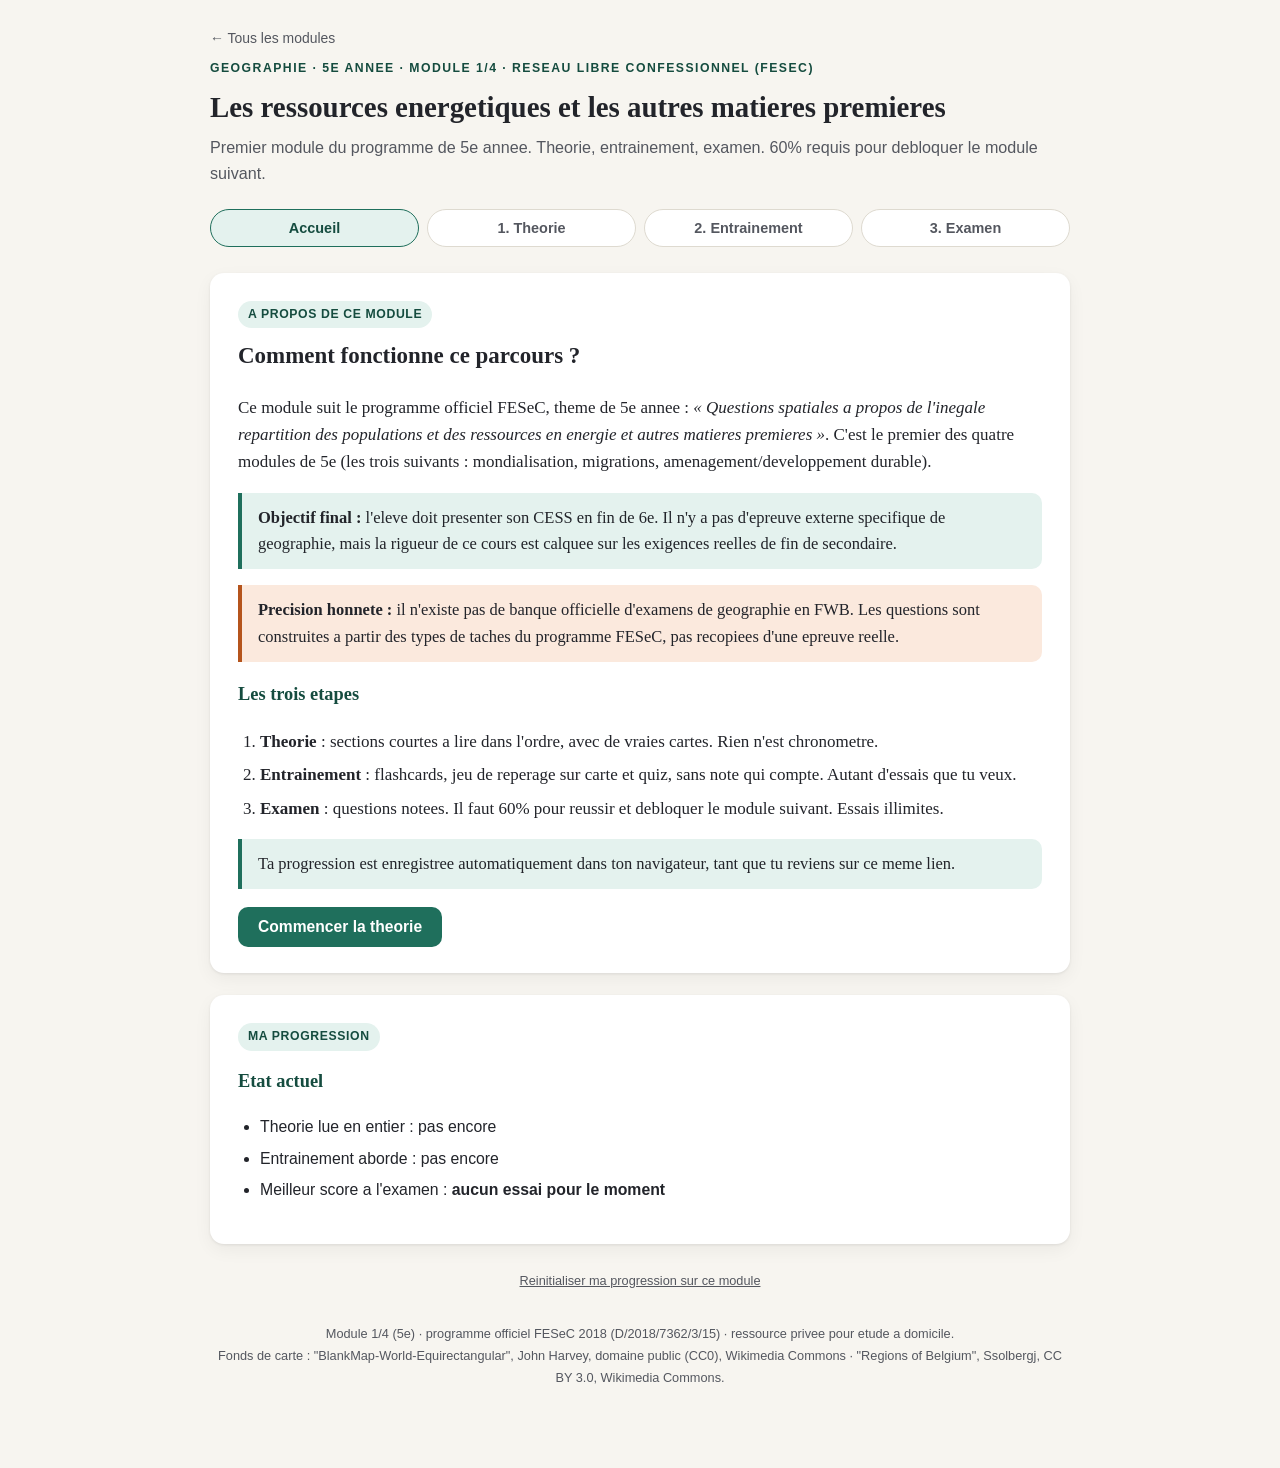
==== module-1.html @ a8cabd12 "Refactore en moteur partage et ajoute le module 2 (mondialisation) Extrait le moteur commun a tous l" ====
<!DOCTYPE html>
<html lang="fr">
<head>
<meta charset="UTF-8">
<meta name="viewport" content="width=device-width, initial-scale=1.0">
<title>Geographie 5e - Module 1 : Ressources energetiques</title>
<link rel="stylesheet" href="shared/engine.css">
</head>
<body>
<div id="app-root"></div>
<script>window.GEO_ASSET_BASE = 'assets/maps/';</script>
<script src="shared/engine.js"></script>
<script>
const theorySlides = [
{
  title: "1. Objectifs de ce module",
  html: `
    <p>Le programme officiel fixe l'objectif suivant pour la 5e annee : faire prendre conscience que l'acces aux ressources en energie et aux autres matieres premieres genere des flux considerables, et que les actions humaines pour en faciliter l'acces ont des effets sur l'environnement naturel et humain.</p>
    <p>Ce premier module se concentre sur la premiere brique de ce raisonnement : <strong>comprendre pourquoi ces ressources ne sont pas reparties de la meme facon partout sur Terre</strong>, et ce que cela change pour les pays concernes.</p>
    <div class="callout">
      <strong>A la fin de ce module, tu seras capable de :</strong>
      <ul class="clean">
        <li>definir et utiliser correctement : sous-sol, mine, energie renouvelable/non renouvelable, energie primaire/secondaire ;</li>
        <li>decrire une repartition spatiale de ressources a partir d'une vraie carte ou d'un tableau de donnees ;</li>
        <li>expliquer une situation en termes d'atouts et de contraintes spatiales ;</li>
        <li>situer sur une carte les grandes regions productrices dans le monde.</li>
      </ul>
    </div>
    <p><strong>Rappel utile :</strong> les concepts d'« atouts et contraintes » et de « continuites et discontinuites spatiales » ont deja ete vus en 3e et 4e annees, a propos des risques naturels puis de l'eau et de la nourriture. Ce module applique exactement le meme raisonnement, mais a l'energie et aux matieres premieres.</p>
  `
},
{
  title: "2. Les ressources energetiques : de quoi parle-t-on ?",
  html: `
    <p>Pour parler correctement de ce sujet, il faut maitriser quatre notions de base.</p>
    <table class="data">
      <tr><th>Notion</th><th>Definition</th><th>Exemple</th></tr>
      <tr><td><strong>Sous-sol</strong></td><td>Ce qui se trouve sous la surface du sol : roches, minerais, hydrocarbures.</td><td>Le petrole se trouve dans le sous-sol, parfois sous plusieurs kilometres de roche.</td></tr>
      <tr><td><strong>Mine</strong></td><td>Lieu d'extraction d'une ressource solide du sous-sol.</td><td>Les mines de cuivre du Chili, les mines de cobalt de RD Congo.</td></tr>
      <tr><td><strong>Energie renouvelable</strong></td><td>Source d'energie qui se reconstitue naturellement a l'echelle d'une vie humaine.</td><td>Soleil, vent, eau (hydroelectricite), bois (si la foret est geree durablement).</td></tr>
      <tr><td><strong>Energie non renouvelable</strong></td><td>Source d'energie disponible en quantite limitee, qui s'epuise a l'usage.</td><td>Petrole, gaz naturel, charbon, uranium.</td></tr>
    </table>
    <p>Une autre distinction, plus technique mais essentielle, est celle entre <strong>energie primaire</strong> et <strong>energie secondaire</strong>.</p>
    <div class="callout">
      <strong>Energie primaire</strong> : telle qu'on la trouve directement dans la nature, avant toute transformation (petrole brut, gaz naturel brut, charbon, vent, rayonnement solaire).<br>
      <strong>Energie secondaire</strong> : obtenue apres transformation d'une energie primaire (essence, electricite, gaz naturel liquefie).
    </div>
    <div class="callout piege">
      <strong>Piege frequent :</strong> l'electricite n'est jamais une energie primaire, meme quand elle provient d'une source renouvelable comme le vent. Le vent est l'energie primaire ; l'electricite produite par l'eolienne est l'energie secondaire.
    </div>
  `
},
{
  title: "3. Une repartition inegale a l'echelle mondiale",
  html: `
    <p>Le sous-sol terrestre n'a pas la meme composition partout : cela depend de l'histoire geologique de chaque region. Les ressources energetiques et les matieres premieres sont donc <strong>concentrees dans certaines zones</strong> et absentes ailleurs.</p>
    <div id="theory-map-3"></div>
    <p class="map-caption">Carte reelle (projection equirectangulaire). Points verts : grandes zones de production d'hydrocarbures. Points orange : grandes zones minieres.</p>
    <ul class="clean">
      <li><strong>Hydrocarbures (petrole, gaz)</strong> : golfe Persique, golfe du Mexique, mer du Nord, Siberie occidentale (Russie).</li>
      <li><strong>Minerais et metaux</strong> : Copperbelt d'Afrique centrale (cuivre, cobalt : Zambie, Republique democratique du Congo), Cordillere des Andes (cuivre, lithium : Chili, Perou), Australie occidentale (fer, lithium), Kazakhstan (uranium).</li>
    </ul>
    <table class="data">
      <caption>Tableau 1. Principaux pays producteurs de petrole brut (ordre de grandeur, debut des annees 2020, en millions de barils par jour)</caption>
      <tr><th>Pays</th><th>Production approximative</th></tr>
      <tr><td>Etats-Unis</td><td>19 a 20</td></tr>
      <tr><td>Arabie saoudite</td><td>11 a 12</td></tr>
      <tr><td>Russie</td><td>10 a 11</td></tr>
      <tr><td>Canada</td><td>environ 5,5</td></tr>
      <tr><td>Irak</td><td>environ 4,5</td></tr>
      <tr><td>Chine</td><td>environ 4,5</td></tr>
    </table>
    <p>Dans ce tableau (Russie comptee comme pays europeen pour cet exercice), on observe une concentration sur un petit nombre de pays. C'est exactement ce que veut dire l'expression <strong>« repartition inegale »</strong>.</p>
  `,
  postRender: function(helpers){
    helpers.renderWorldMap(document.getElementById('theory-map-3'), {
      markers: [
        {lon:51, lat:26, color:'#1f6f5c', r:24, label:'Golfe Persique', dx:30, dy:-14},
        {lon:3, lat:56, color:'#1f6f5c', r:20, label:'Mer du Nord', dx:30, dy:0},
        {lon:-90, lat:25, color:'#1f6f5c', r:20, label:'Golfe du Mexique', dx:-320, dy:0},
        {lon:75, lat:62, color:'#1f6f5c', r:20, label:'Siberie occ.', dx:30, dy:0},
        {lon:27, lat:-11, color:'#b5541c', r:22, label:'Copperbelt', dx:30, dy:0},
        {lon:-70, lat:-30, color:'#b5541c', r:22, label:'Andes', dx:-220, dy:0},
        {lon:122, lat:-25, color:'#b5541c', r:22, label:'Australie occ.', dx:30, dy:0},
        {lon:67, lat:48, color:'#b5541c', r:20, label:'Kazakhstan', dx:30, dy:-14}
      ]
    });
  }
},
{
  title: "4. Le concept d'atouts et de contraintes",
  html: `
    <p>Posseder une ressource dans son sous-sol n'est ni un hasard sans consequence, ni une garantie automatique de richesse. C'est un <strong>atout spatial</strong> : un element du territoire qui favorise le developpement des activites humaines. A l'inverse, l'absence de cette ressource, ou la difficulte a l'exploiter, constitue une <strong>contrainte spatiale</strong>.</p>
    <div class="callout">
      Un meme element peut etre un atout pour une activite et une contrainte pour une autre. Un relief tres montagneux est une contrainte pour l'agriculture, mais peut etre un atout pour l'hydroelectricite (barrages, denivele).
    </div>
    <h3>Deux situations contrastees</h3>
    <div id="theory-map-4"></div>
    <p><strong>La Norvege</strong> dispose d'importantes reserves de petrole et de gaz en mer du Nord, decouvertes a la fin des annees 1960. Son relief tres accidente, fait de fjords profonds, est une contrainte pour les infrastructures terrestres, mais un atout pour la production d'hydroelectricite. Ces deux atouts combines expliquent pourquoi la Norvege exporte une grande partie de son energie plutot que d'en dependre.</p>
    <p><strong>La Belgique</strong>, a l'inverse, ne dispose pratiquement d'aucune reserve exploitable de petrole ou de gaz naturel dans son sous-sol. Elle importe la quasi-totalite de l'energie fossile qu'elle consomme. C'est une contrainte structurelle qui pousse le pays a diversifier ses sources (nucleaire, eolien en mer du Nord, importations par pipeline et par bateau).</p>
    <div class="callout piege">
      <strong>Piege frequent :</strong> « atout » et « contrainte » ne sont pas des jugements de valeur sur un pays (« riche » ou « pauvre », « bien » ou « mal »). Ce sont des caracteristiques spatiales objectives que l'on peut observer et decrire, independamment du niveau de developpement du pays.
    </div>
  `,
  postRender: function(helpers){
    helpers.renderWorldMap(document.getElementById('theory-map-4'), {
      markers: [
        {lon:8, lat:61, color:'#1f6f5c', r:22, label:'Norvege (atout)', dx:30, dy:0},
        {lon:4.5, lat:50.5, color:'#a3283f', r:16, label:'Belgique (contrainte)', dx:20, dy:-20}
      ]
    });
  }
},
{
  title: "5. La demarche geographique : decrire une repartition",
  html: `
    <p>Face a une carte ou un tableau de donnees, la demarche geographique consiste toujours a suivre les memes etapes.</p>
    <ol class="clean">
      <li><strong>Identifier l'echelle</strong> : mondiale, continentale, europeenne, belge ? Cela change ce que l'on peut affirmer.</li>
      <li><strong>Decrire la repartition</strong> avec du vocabulaire precis : concentration, dispersion, continuite, discontinuite, inegalite, contraste. Toujours s'appuyer sur des reperes spatiaux nommes (pays, mers, region).</li>
      <li><strong>Comparer</strong> cette repartition avec une autre (par exemple la repartition de la population, ou celle d'une autre ressource) pour reperer des liens eventuels.</li>
      <li><strong>Traduire en atouts/contraintes</strong> pour les activites humaines du territoire concerne.</li>
    </ol>
    <div class="callout">
      <strong>Exemple de phrase bien construite :</strong> « La production mondiale de petrole est concentree sur un petit nombre de pays du Moyen-Orient, d'Amerique du Nord et de Russie, alors que de vastes regions comme l'Afrique subsaharienne ou l'Europe occidentale en produisent tres peu : c'est une repartition inegale, qui cree un atout majeur pour les premiers et une contrainte energetique pour les seconds. »
    </div>
    <h3>Une carte ou un croquis de qualite comprend toujours</h3>
    <ul class="clean">
      <li>un titre qui annonce ce qui est represente ;</li>
      <li>une legende claire ;</li>
      <li>une echelle ou un ordre de grandeur ;</li>
      <li>une orientation (le nord, sauf indication contraire) ;</li>
      <li>la source de l'information.</li>
    </ul>
  `
},
{
  title: "6. Reperes spatiaux a connaitre pour ce module",
  html: `
    <p>Pour ce module, il faut pouvoir situer, meme approximativement, les elements suivants sur une carte muette.</p>
    <table class="data">
      <tr><th>Ressource</th><th>Region ou pays a connaitre</th></tr>
      <tr><td>Petrole et gaz</td><td>Golfe Persique, mer du Nord, golfe du Mexique, Siberie occidentale</td></tr>
      <tr><td>Cuivre et lithium</td><td>Chili, Perou (Cordillere des Andes), Australie occidentale</td></tr>
      <tr><td>Cobalt</td><td>Republique democratique du Congo (la grande majorite de la production mondiale)</td></tr>
      <tr><td>Uranium</td><td>Kazakhstan (premier producteur mondial)</td></tr>
    </table>
    <p>A l'echelle europeenne et belge, le programme de 5e demande d'installer de nouveaux reperes (relief, cours d'eau et mers d'Europe). Pour ce module, voici la carte reelle des trois regions belges, utile pour situer la Belgique dans ses propres divisions administratives : la <strong>Region flamande</strong>, la <strong>Region wallonne</strong> et la petite <strong>Region de Bruxelles-Capitale</strong>, enclavee entre les deux autres.</p>
    <div class="belgium-map-wrap" id="theory-map-6"></div>
    <div class="belgium-legend">
      <span><i class="legend-dot" style="background:#fab274;"></i>Region flamande</span>
      <span><i class="legend-dot" style="background:#f2536b;"></i>Region wallonne</span>
      <span><i class="legend-dot" style="background:#2385d2;"></i>Region de Bruxelles-Capitale</span>
    </div>
    <p>Deux reperes a retenir pour ce module en particulier :</p>
    <ul class="clean">
      <li><strong>La mer du Nord</strong>, qui borde la Belgique et ou se trouvent a la fois des gisements d'hydrocarbures (cote britannique et norvegienne surtout) et un potentiel eolien exploite par la Belgique elle-meme.</li>
      <li>La Belgique, avec ses trois regions, est structurellement importatrice nette d'energie fossile : c'est une contrainte qui concerne le pays dans son ensemble, quelle que soit la region.</li>
    </ul>
    <div class="callout">
      Les autres reperes europeens du programme (Alpes, Rhin, mer Mediterranee, grands ensembles bioclimatiques...) seront installes progressivement dans les modules suivants, au moment ou ils deviennent utiles.
    </div>
    <p><strong>Tu as termine la theorie de ce module.</strong> Tu peux maintenant passer a l'entrainement : flashcards, jeu de la carte et quiz t'attendent, sans pression, avant l'examen.</p>
  `,
  postRender: function(helpers){
    helpers.loadBelgiumSvgMarkup().then(markup=>{
      document.getElementById('theory-map-6').innerHTML = markup;
    });
  }
}
];

const flashcardBank = [
  {front:"Sous-sol", back:"Ce qui se trouve sous la surface du sol : roches, minerais, hydrocarbures."},
  {front:"Mine", back:"Lieu d'extraction d'une ressource solide du sous-sol (ex : cuivre, cobalt)."},
  {front:"Energie renouvelable", back:"Source d'energie qui se reconstitue naturellement a l'echelle d'une vie humaine (soleil, vent, eau)."},
  {front:"Energie non renouvelable", back:"Source d'energie disponible en quantite limitee, qui s'epuise a l'usage (petrole, gaz, charbon, uranium)."},
  {front:"Energie primaire", back:"Telle qu'on la trouve directement dans la nature, avant transformation (petrole brut, vent, soleil)."},
  {front:"Energie secondaire", back:"Obtenue apres transformation d'une energie primaire (essence, electricite, gaz naturel liquefie)."},
  {front:"Atout spatial", back:"Element du territoire qui favorise le developpement des activites humaines."},
  {front:"Contrainte spatiale", back:"Element du territoire qui complique le developpement des activites humaines."},
  {front:"Premier producteur mondial de cobalt", back:"La Republique democratique du Congo."},
  {front:"Premier producteur mondial d'uranium", back:"Le Kazakhstan."},
  {front:"Premier producteur mondial de lithium", back:"L'Australie."},
  {front:"Pays a l'atout petrole/gaz (mer du Nord) et hydroelectricite (fjords)", back:"La Norvege."},
  {front:"Pourquoi la Belgique importe-t-elle presque toute son energie fossile ?", back:"Parce que son sous-sol ne contient pratiquement pas d'hydrocarbures exploitables."}
];

const gameRounds = [
  {kind:'world', prompt:"Clique sur le Kazakhstan (1er producteur mondial d'uranium).", lon:67, lat:48, tol:110},
  {kind:'world', prompt:"Clique sur la Republique democratique du Congo (1er producteur mondial de cobalt).", lon:23, lat:-2, tol:95},
  {kind:'world', prompt:"Clique sur le Chili (grand producteur de cuivre et de lithium, Cordillere des Andes).", lon:-71, lat:-30, tol:75},
  {kind:'world', prompt:"Clique sur l'Australie (1er producteur mondial de lithium).", lon:134, lat:-25, tol:170},
  {kind:'world', prompt:"Clique sur la Norvege (atout : petrole et gaz en mer du Nord).", lon:10, lat:62, tol:75},
  {kind:'world', prompt:"Clique sur les Etats-Unis (1er producteur mondial de petrole actuellement).", lon:-98, lat:39, tol:150},
  {kind:'belgium', prompt:"Clique sur la Region flamande.", region:'Flandre'},
  {kind:'belgium', prompt:"Clique sur la Region wallonne.", region:'Wallonie'},
  {kind:'belgium', prompt:"Clique sur la (petite) Region de Bruxelles-Capitale.", region:'Bruxelles'}
];

const exerciseBank = [
  { type:'mcq', points:1,
    prompt:"Le petrole brut, tel qu'on l'extrait du sous-sol avant toute transformation, est un exemple de :",
    options:["energie primaire","energie secondaire","energie renouvelable","ressource inepuisable"],
    correct:0,
    explain:"Le petrole brut n'a subi aucune transformation : c'est une energie primaire. L'essence, elle, serait une energie secondaire."
  },
  { type:'tf', points:1,
    prompt:"Toutes les ressources energetiques sont epuisables, quelle que soit la maniere dont on les exploite.",
    correct:false,
    explain:"Faux. Les energies renouvelables (soleil, vent, eau) se reconstituent naturellement a l'echelle humaine."
  },
  { type:'match', points:4,
    prompt:"Associe chaque ressource a sa principale region ou pays producteur.",
    items:[
      {left:"Cobalt", options:["Republique democratique du Congo","Kazakhstan","Australie","Etats-Unis"], correct:"Republique democratique du Congo"},
      {left:"Uranium", options:["Republique democratique du Congo","Kazakhstan","Australie","Etats-Unis"], correct:"Kazakhstan"},
      {left:"Lithium (premier producteur mondial)", options:["Republique democratique du Congo","Kazakhstan","Australie","Etats-Unis"], correct:"Australie"},
      {left:"Petrole (premier producteur mondial actuel)", options:["Republique democratique du Congo","Kazakhstan","Australie","Etats-Unis"], correct:"Etats-Unis"}
    ],
    explain:"Ces associations reviendront dans les modules suivants sur les flux de matieres premieres."
  },
  { type:'data', points:2,
    prompt:"Observe le tableau de production petroliere vu dans la theorie (section 3), puis reponds.",
    tableHtml:`<table class="data"><tr><th>Pays</th><th>Production (Mb/j, ordre de grandeur)</th></tr>
      <tr><td>Etats-Unis</td><td>19-20</td></tr><tr><td>Arabie saoudite</td><td>11-12</td></tr>
      <tr><td>Russie</td><td>10-11</td></tr><tr><td>Canada</td><td>5,5</td></tr>
      <tr><td>Irak</td><td>4,5</td></tr><tr><td>Chine</td><td>4,5</td></tr></table>`,
    subquestions:[
      {prompt:"Quel pays est le premier producteur mondial de petrole dans ce tableau ?", accepted:["etats-unis","les etats-unis","usa"]},
      {prompt:"En comptant la Russie comme un pays europeen, combien de pays de ce tableau se situent en Asie ?", accepted:["2","deux"]}
    ],
    explain:"Etats-Unis en tete, puis Arabie saoudite et Irak pour l'Asie (2 pays sur les 6 du tableau)."
  },
  { type:'classify', points:3,
    prompt:"Pour chacun des elements suivants concernant la Norvege, indique s'il s'agit d'un atout ou d'une contrainte.",
    items:[
      {text:"D'importantes reserves de petrole et de gaz en mer du Nord", correct:"Atout"},
      {text:"Un relief tres accidente qui complique les infrastructures terrestres", correct:"Contrainte"},
      {text:"De nombreux fjords profonds qui permettent l'hydroelectricite", correct:"Atout"},
      {text:"Un climat froid qui augmente les besoins en chauffage", correct:"Contrainte"},
      {text:"Un acces direct a la mer du Nord qui facilite l'exportation", correct:"Atout"},
      {text:"Une population peu nombreuse par rapport au territoire, ce qui limite la main-d'oeuvre disponible", correct:"Contrainte"}
    ],
    explain:"Le meme pays cumule souvent des atouts et des contraintes en meme temps."
  },
  { type:'open', points:3,
    prompt:"Pourquoi l'acces a l'energie cree-t-il un atout pour certains pays et une contrainte pour d'autres ? Donne un exemple de chaque (4 a 5 phrases).",
    keywordGroups:[["atout","ressource"],["norvege","exporte","exportation"],["contrainte","depend","importe","importation"],["belgique","japon"]],
    modelAnswer:"Un pays dont le sous-sol contient d'importantes reserves de petrole, de gaz ou de minerais dispose d'un atout : il peut exploiter et exporter cette ressource. La Norvege en est un bon exemple, grace a ses reserves de mer du Nord. A l'inverse, un pays dont le sous-sol est pauvre en hydrocarbures, comme la Belgique, subit une contrainte : il doit importer la quasi-totalite de son energie fossile, ce qui le rend dependant des pays producteurs et des prix mondiaux.",
    explain:"Corrige-modele fourni ci-dessous."
  }
];

const examBank = [
  { type:'mcq', points:1,
    prompt:"Le gaz naturel liquefie (GNL), obtenu apres transformation du gaz naturel brut, est un exemple de :",
    options:["energie primaire","energie secondaire","ressource renouvelable","matiere premiere agricole"],
    correct:1
  },
  { type:'mcq', points:1,
    prompt:"Parmi ces sources d'energie, laquelle est renouvelable ?",
    options:["le charbon","le petrole","l'hydroelectricite","le gaz naturel"],
    correct:2
  },
  { type:'mcq', points:1,
    prompt:"En geographie, le terme « sous-sol » designe :",
    options:["uniquement la couche arable utilisee en agriculture","les ressources minerales et energetiques situees sous la surface terrestre","le sol construit des villes","uniquement les nappes d'eau souterraines"],
    correct:1
  },
  { type:'mcq', points:1,
    prompt:"Quel pays est cite en exemple pour un atout majeur lie a des hydrocarbures situes en mer du Nord ?",
    options:["le Japon","la Norvege","la Republique democratique du Congo","le Kazakhstan"],
    correct:1
  },
  { type:'mcq', points:1,
    prompt:"Pourquoi la Belgique importe-t-elle la quasi-totalite du petrole et du gaz qu'elle consomme ?",
    options:["parce que son sous-sol ne contient pratiquement pas d'hydrocarbures exploitables","parce qu'une loi le lui interdit","parce qu'elle prefere ne pas exploiter ses reserves","parce qu'elle exporte tout ce qu'elle produit"],
    correct:0
  },
  { type:'tf', points:1,
    prompt:"Une ressource renouvelable ne peut jamais etre epuisee ou degradee, quelle que soit la maniere dont on l'exploite.",
    correct:false
  },
  { type:'tf', points:1,
    prompt:"La repartition des ressources energetiques sur Terre est homogene, c'est-a-dire semblable partout.",
    correct:false
  },
  { type:'match', points:4,
    prompt:"Associe chaque ressource a sa principale region ou pays producteur.",
    items:[
      {left:"Cobalt", options:["Republique democratique du Congo","Kazakhstan","Australie","Etats-Unis"], correct:"Republique democratique du Congo"},
      {left:"Uranium", options:["Republique democratique du Congo","Kazakhstan","Australie","Etats-Unis"], correct:"Kazakhstan"},
      {left:"Lithium (premier producteur mondial)", options:["Republique democratique du Congo","Kazakhstan","Australie","Etats-Unis"], correct:"Australie"},
      {left:"Petrole (premier producteur mondial actuel)", options:["Republique democratique du Congo","Kazakhstan","Australie","Etats-Unis"], correct:"Etats-Unis"}
    ]
  },
  { type:'data', points:2,
    prompt:"A partir du tableau ci-dessous :",
    tableHtml:`<table class="data"><tr><th>Pays</th><th>Production (Mb/j, ordre de grandeur)</th></tr>
      <tr><td>Etats-Unis</td><td>19-20</td></tr><tr><td>Arabie saoudite</td><td>11-12</td></tr>
      <tr><td>Russie</td><td>10-11</td></tr><tr><td>Canada</td><td>5,5</td></tr>
      <tr><td>Irak</td><td>4,5</td></tr><tr><td>Chine</td><td>4,5</td></tr></table>`,
    subquestions:[
      {prompt:"Quel est le deuxieme producteur mondial de petrole dans ce tableau ?", accepted:["arabie saoudite","l arabie saoudite"]},
      {prompt:"Cite un pays de ce tableau situe sur le continent americain.", accepted:["etats-unis","les etats-unis","usa","canada"]}
    ]
  },
  { type:'classify', points:3,
    prompt:"Pour chacun des elements suivants concernant la Norvege, indique s'il s'agit d'un atout ou d'une contrainte.",
    items:[
      {text:"D'importantes reserves de petrole et de gaz en mer du Nord", correct:"Atout"},
      {text:"Un relief tres accidente qui complique les infrastructures terrestres", correct:"Contrainte"},
      {text:"De nombreux fjords profonds qui permettent l'hydroelectricite", correct:"Atout"},
      {text:"Un climat froid qui augmente les besoins en chauffage", correct:"Contrainte"},
      {text:"Un acces direct a la mer du Nord qui facilite l'exportation", correct:"Atout"},
      {text:"Une population peu nombreuse par rapport au territoire, ce qui limite la main-d'oeuvre disponible", correct:"Contrainte"}
    ]
  },
  { type:'open', points:3,
    prompt:"Explique, en 4 a 5 phrases, pourquoi la Norvege et le Japon peuvent avoir des situations tres differentes face a l'acces a l'energie, en utilisant les concepts d'atout et de contrainte.",
    keywordGroups:[["atout"],["contrainte"],["petrole","gaz","hydroelectric"],["depend","importe","importation"]],
    modelAnswer:"La Norvege dispose d'un atout energetique grace a ses reserves de petrole et de gaz en mer du Nord, ainsi qu'a son relief de fjords propice a l'hydroelectricite : elle peut exporter de l'energie. Le Japon, a l'inverse, a un sous-sol pauvre en hydrocarbures et un territoire montagneux peu adapte aux grandes reserves : c'est une contrainte qui le rend tres dependant des importations d'energie par bateau. Ces deux pays montrent que l'acces a l'energie depend d'abord de la geologie du territoire, independamment du niveau de developpement economique du pays."
  }
];

GeoEngine.initModule({
  id: 'm1-ressources',
  eyebrow: "Geographie &middot; 5e annee &middot; Module 1/4 &middot; Reseau libre confessionnel (FESeC)",
  title: "Les ressources energetiques et les autres matieres premieres",
  subtitle: "Premier module du programme de 5e annee. Theorie, entrainement, examen. 60% requis pour debloquer le module suivant.",
  introHtml: `
    <p>Ce module suit le programme officiel FESeC, theme de 5e annee : <em>« Questions spatiales a propos de l'inegale repartition des populations et des ressources en energie et autres matieres premieres »</em>. C'est le premier des quatre modules de 5e (les trois suivants : mondialisation, migrations, amenagement/developpement durable).</p>
    <div class="callout">
      <strong>Objectif final :</strong> l'eleve doit presenter son CESS en fin de 6e. Il n'y a pas d'epreuve externe specifique de geographie, mais la rigueur de ce cours est calquee sur les exigences reelles de fin de secondaire.
    </div>
    <div class="callout warn">
      <strong>Precision honnete :</strong> il n'existe pas de banque officielle d'examens de geographie en FWB. Les questions sont construites a partir des types de taches du programme FESeC, pas recopiees d'une epreuve reelle.
    </div>
  `,
  examTitle: "les ressources energetiques et matieres premieres",
  passThreshold: 60,
  theorySlides, flashcardBank, gameRounds, exerciseBank, examBank,
  hubHref: 'index.html',
  nextHref: 'module-2.html',
  nextTitle: 'Les flux de marchandises et la mondialisation',
  footerHtml: 'Module 1/4 (5e) &middot; programme officiel FESeC 2018 (D/2018/7362/3/15) &middot; ressource privee pour etude a domicile.<br>Fonds de carte : "BlankMap-World-Equirectangular", John Harvey, domaine public (CC0), Wikimedia Commons &middot; "Regions of Belgium", Ssolbergj, CC BY 3.0, Wikimedia Commons.'
});
</script>
</body>
</html>
---- shared/engine.css ----
:root{
  --bg:#f7f5f0;
  --panel:#ffffff;
  --ink:#22242a;
  --ink-soft:#54575f;
  --accent:#1f6f5c;
  --accent-dark:#154c3f;
  --accent-soft:#e4f2ee;
  --warn:#b5541c;
  --warn-soft:#fbe9dd;
  --danger:#a3283f;
  --danger-soft:#fbe4e8;
  --ok:#1f6f5c;
  --ok-soft:#e4f2ee;
  --border:#dedad0;
  --shadow: 0 1px 3px rgba(0,0,0,0.08), 0 6px 18px rgba(0,0,0,0.05);
  --radius: 14px;
  font-size: 17px;
}
*{box-sizing:border-box;}
body{
  margin:0;
  background:var(--bg);
  color:var(--ink);
  font-family: "Iowan Old Style","Georgia","Charter",serif;
  line-height:1.6;
}
.app{
  max-width: 900px;
  margin: 0 auto;
  padding: 24px 20px 80px;
}
a.hub-link{
  font-family:"Helvetica Neue", Arial, sans-serif;
  font-size: 0.82rem;
  color: var(--ink-soft);
  text-decoration: none;
  display:inline-block;
  margin-bottom: 10px;
}
a.hub-link:hover{ text-decoration: underline; }
header.top{
  display:flex;
  flex-direction:column;
  gap:10px;
  margin-bottom: 22px;
}
.eyebrow{
  font-family: "Helvetica Neue", Arial, sans-serif;
  text-transform: uppercase;
  letter-spacing: 0.12em;
  font-size: 0.72rem;
  color: var(--accent-dark);
  font-weight: 700;
}
h1{ font-size: 1.7rem; margin: 0; line-height:1.25; }
.subtitle{ color: var(--ink-soft); font-family: "Helvetica Neue", Arial, sans-serif; font-size: 0.95rem; margin: 0; }

nav.stepper{
  display:flex; gap:8px; flex-wrap:wrap;
  font-family: "Helvetica Neue", Arial, sans-serif;
  margin: 18px 0 26px;
}
.step-btn{
  flex:1 1 140px;
  border: 1.5px solid var(--border);
  background: var(--panel);
  border-radius: 999px;
  padding: 10px 14px;
  font-size: 0.85rem;
  font-weight:600;
  color: var(--ink-soft);
  cursor:pointer;
  text-align:center;
  transition: all .15s ease;
}
.step-btn.active{ border-color: var(--accent); color: var(--accent-dark); background: var(--accent-soft); }
.step-btn.done::before{ content: "\2713  "; }

.panel{
  background: var(--panel);
  border-radius: var(--radius);
  box-shadow: var(--shadow);
  padding: 26px 28px;
  margin-bottom: 22px;
}

.badge{
  display:inline-block;
  font-family:"Helvetica Neue", Arial, sans-serif;
  font-size:0.72rem; font-weight:700; letter-spacing:.05em; text-transform:uppercase;
  padding: 4px 10px; border-radius: 999px;
  background: var(--accent-soft); color: var(--accent-dark);
  margin-bottom: 10px;
}
.badge.warn{ background:var(--warn-soft); color:var(--warn); }

h2{ font-size:1.35rem; margin-top:0; }
h3{ font-size:1.08rem; color:var(--accent-dark); }

.callout{
  border-left: 4px solid var(--accent);
  background: var(--accent-soft);
  padding: 12px 16px;
  border-radius: 0 10px 10px 0;
  margin: 16px 0;
  font-size: 0.97rem;
}
.callout.warn{ border-color: var(--warn); background: var(--warn-soft); }
.callout.piege{ border-color:#8a6d1f; background:#fbf3dd; }

table.data{
  width:100%; border-collapse: collapse; margin: 14px 0;
  font-family:"Helvetica Neue", Arial, sans-serif; font-size: 0.92rem;
}
table.data caption{ text-align:left; font-size: 0.8rem; color: var(--ink-soft); margin-bottom:6px; font-style: italic; }
table.data th, table.data td{ border: 1px solid var(--border); padding: 8px 10px; text-align:left; }
table.data th{ background: #f0ede4; }

.world-map-wrap{ position:relative; width:100%; background:#eaf1ee; border-radius: 10px; overflow:hidden; margin: 14px 0; }
.world-map-crop{ position:relative; width:100%; overflow:hidden; border-radius:10px; background:#eaf1ee; }
.world-map-base{ width:100%; display:block; }
.world-map-overlay{ position:absolute; top:0; left:0; width:100%; height:100%; }
.map-caption{ font-family:"Helvetica Neue", Arial, sans-serif; font-size: 0.78rem; color: var(--ink-soft); font-style: italic; margin-top: -6px; margin-bottom: 14px; }
.belgium-map-wrap{ max-width: 320px; margin: 14px auto; }
.belgium-map-wrap svg{ width:100%; height:auto; display:block; }
.belgium-legend{ display:flex; gap:16px; flex-wrap:wrap; justify-content:center; font-family:"Helvetica Neue", Arial, sans-serif; font-size: 0.82rem; margin-top: 8px; }
.belgium-legend span{ display:flex; align-items:center; gap:6px; }
.legend-dot{ width:12px; height:12px; border-radius:3px; display:inline-block; }

.btn{
  font-family:"Helvetica Neue", Arial, sans-serif; font-weight:700; font-size: 0.92rem;
  padding: 11px 20px; border-radius: 10px; border: none; cursor:pointer;
  background: var(--accent); color: #fff; transition: transform .1s ease, background .15s ease;
}
.btn:hover{ background: var(--accent-dark); }
.btn:active{ transform: scale(0.98); }
.btn.secondary{ background: transparent; color: var(--accent-dark); border: 1.5px solid var(--accent); }
.btn:disabled{ opacity:0.4; cursor:not-allowed; }
.btn-row{ display:flex; gap:10px; flex-wrap:wrap; margin-top: 18px; }

.theory-nav{ display:flex; justify-content:space-between; align-items:center; margin-top: 24px; font-family:"Helvetica Neue", Arial, sans-serif; }
.theory-progress{ font-size:0.8rem; color:var(--ink-soft); }

.question{ border-top: 1px solid var(--border); padding-top: 18px; margin-top: 18px; }
.question:first-of-type{ border-top:none; margin-top:0; padding-top:0; }
.q-number{ font-family:"Helvetica Neue", Arial, sans-serif; font-size:0.75rem; font-weight:700; color: var(--accent-dark); text-transform:uppercase; letter-spacing:.05em; }
.q-points{ color: var(--ink-soft); font-weight:400; }
.q-prompt{ margin: 6px 0 12px; font-size:1.02rem; }

.options label{ display:block; padding: 9px 12px; border: 1.5px solid var(--border); border-radius: 10px; margin-bottom: 8px; cursor:pointer; font-family:"Helvetica Neue", Arial, sans-serif; font-size: 0.94rem; }
.options label:hover{ border-color: var(--accent); }
.options input{ margin-right:8px; }

select.match-select{ font-family:"Helvetica Neue", Arial, sans-serif; padding: 6px 8px; border-radius: 8px; border: 1.5px solid var(--border); font-size: 0.9rem; }
.match-row{ display:flex; justify-content:space-between; align-items:center; gap: 12px; padding: 8px 0; }
.match-row .left{ font-size:0.94rem; }

textarea.open-answer{ width:100%; min-height: 90px; font-family: "Iowan Old Style","Georgia",serif; font-size: 0.96rem; padding: 10px; border-radius: 10px; border: 1.5px solid var(--border); resize: vertical; }
input.text-answer{ font-family:"Helvetica Neue", Arial, sans-serif; padding: 8px 10px; border-radius: 8px; border: 1.5px solid var(--border); font-size: 0.94rem; width: 240px; max-width:100%; }

.feedback{ margin-top: 10px; padding: 10px 14px; border-radius: 10px; font-family:"Helvetica Neue", Arial, sans-serif; font-size: 0.9rem; display:none; }
.feedback.show{ display:block; }
.feedback.correct{ background: var(--ok-soft); color: var(--accent-dark); }
.feedback.incorrect{ background: var(--danger-soft); color: var(--danger); }
.feedback.partial{ background: var(--warn-soft); color: var(--warn); }
.feedback .model{ margin-top:8px; font-style: italic; color: var(--ink-soft); }

.check-btn{ margin-top: 10px; font-family:"Helvetica Neue", Arial, sans-serif; font-size: 0.85rem; padding: 7px 14px; border-radius: 8px; border: 1.5px solid var(--accent); background: #fff; color: var(--accent-dark); cursor:pointer; font-weight:600; }

.score-box{ text-align:center; padding: 28px 20px; }
.score-number{ font-family:"Helvetica Neue", Arial, sans-serif; font-size: 3rem; font-weight: 800; margin: 6px 0; }
.score-number.pass{ color: var(--accent-dark); }
.score-number.fail{ color: var(--danger); }

.lock-card{ border: 1.5px dashed var(--border); border-radius: var(--radius); padding: 22px; text-align:center; color: var(--ink-soft); font-family:"Helvetica Neue", Arial, sans-serif; }
.unlock-card{ border: 1.5px solid var(--accent); background: var(--accent-soft); border-radius: var(--radius); padding: 22px; text-align:center; }

footer.foot{ text-align:center; color: var(--ink-soft); font-family:"Helvetica Neue", Arial, sans-serif; font-size: 0.75rem; margin-top: 30px; line-height:1.7; }

.view{ display:none; }
.view.active{ display:block; }

.reset-link{ font-family:"Helvetica Neue", Arial, sans-serif; font-size: 0.75rem; color: var(--ink-soft); text-decoration: underline; cursor:pointer; background:none; border:none; padding:0; }

ul.clean, ol.clean{ padding-left: 22px; }
ul.clean li, ol.clean li{ margin-bottom: 6px; }

.attempts-history{ font-family:"Helvetica Neue", Arial, sans-serif; font-size: 0.85rem; color: var(--ink-soft); margin-top: 18px; }
.attempts-history table{ width:100%; border-collapse:collapse; }
.attempts-history td, .attempts-history th{ padding:4px 8px; border-bottom:1px solid var(--border); }

.subnav{ display:flex; gap:8px; flex-wrap:wrap; margin-bottom: 18px; font-family:"Helvetica Neue", Arial, sans-serif; }
.subnav-btn{ border: 1.5px solid var(--border); background: #fff; border-radius: 999px; padding: 7px 16px; font-size: 0.83rem; font-weight:600; color: var(--ink-soft); cursor:pointer; }
.subnav-btn.active{ border-color: var(--accent); background: var(--accent-soft); color: var(--accent-dark); }
.ex-tab{ display:none; }
.ex-tab.active{ display:block; }

.flashcard{ perspective: 1200px; width: 100%; max-width: 440px; height: 220px; margin: 6px auto 16px; cursor: pointer; }
.flashcard-inner{ position: relative; width:100%; height:100%; transition: transform .5s; transform-style: preserve-3d; }
.flashcard.flipped .flashcard-inner{ transform: rotateY(180deg); }
.flashcard-face{ position:absolute; inset:0; backface-visibility:hidden; border-radius: 14px; display:flex; align-items:center; justify-content:center; text-align:center; padding: 22px; box-shadow: var(--shadow); font-family:"Helvetica Neue", Arial, sans-serif; }
.flashcard-face.front{ background: var(--accent-soft); color: var(--accent-dark); font-weight:700; font-size: 1.3rem; }
.flashcard-face.back{ background:#fff; border: 1.5px solid var(--accent); color: var(--ink); font-size: 0.98rem; transform: rotateY(180deg); }
.flashcard-progress{ text-align:center; font-family:"Helvetica Neue", Arial, sans-serif; font-size: 0.85rem; color: var(--ink-soft); margin-bottom: 6px; }
.fc-controls{ display:flex; gap:10px; justify-content:center; flex-wrap:wrap; margin-top:10px; }
.btn.know{ background: var(--accent); }
.btn.review{ background: var(--warn); }

.game-score{ font-family:"Helvetica Neue", Arial, sans-serif; font-size: 0.85rem; color: var(--ink-soft); margin-bottom: 6px; }

/* --- hub (index.html) --- */
.year-title{ font-size:1.15rem; margin: 28px 0 12px; color: var(--accent-dark); }
.module-card{
  display:flex; align-items:center; gap:16px;
  background: var(--panel); border-radius: var(--radius); box-shadow: var(--shadow);
  padding: 18px 22px; margin-bottom: 14px;
}
.module-card.locked{ opacity: 0.55; }
.module-num{
  font-family:"Helvetica Neue", Arial, sans-serif; font-weight:800; font-size:1.3rem;
  width: 42px; height: 42px; border-radius: 50%; background: var(--accent-soft); color: var(--accent-dark);
  display:flex; align-items:center; justify-content:center; flex-shrink:0;
}
.module-card.locked .module-num{ background:#efece3; color: var(--ink-soft); }
.module-info{ flex:1; }
.module-info h3{ margin:0 0 4px; font-size:1.05rem; }
.module-info p{ margin:0; font-family:"Helvetica Neue", Arial, sans-serif; font-size:0.85rem; color: var(--ink-soft); }
.module-status{ font-family:"Helvetica Neue", Arial, sans-serif; font-size:0.78rem; color: var(--ink-soft); text-align:right; white-space:nowrap; }
.module-status strong{ color: var(--accent-dark); }
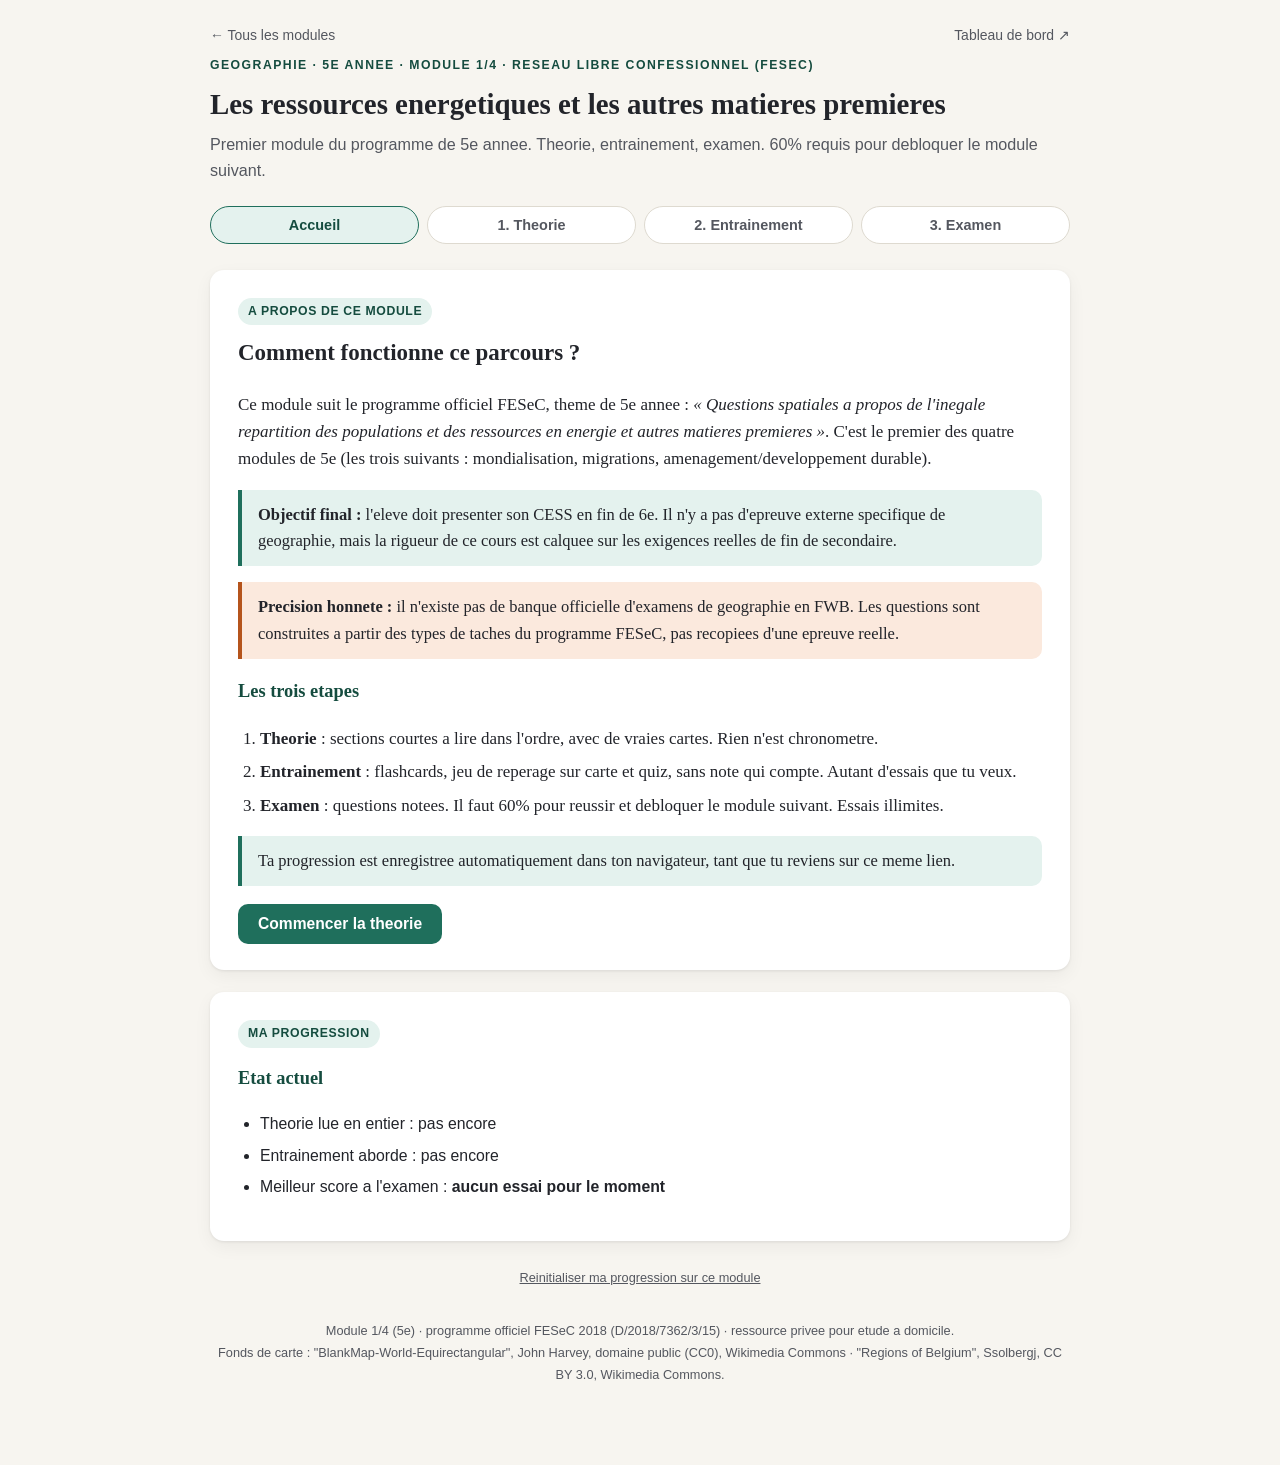
==== commit 384b6ead: "Marque le vocabulaire technique de tous les modules (survol = definition) Termes cles de chaque modu" ====
--- a/module-1.html
+++ b/module-1.html
@@ -35,12 +35,12 @@
     <p>Pour parler correctement de ce sujet, il faut maitriser quatre notions de base.</p>
     <table class="data">
       <tr><th>Notion</th><th>Definition</th><th>Exemple</th></tr>
-      <tr><td><strong>Sous-sol</strong></td><td>Ce qui se trouve sous la surface du sol : roches, minerais, hydrocarbures.</td><td>Le petrole se trouve dans le sous-sol, parfois sous plusieurs kilometres de roche.</td></tr>
-      <tr><td><strong>Mine</strong></td><td>Lieu d'extraction d'une ressource solide du sous-sol.</td><td>Les mines de cuivre du Chili, les mines de cobalt de RD Congo.</td></tr>
-      <tr><td><strong>Energie renouvelable</strong></td><td>Source d'energie qui se reconstitue naturellement a l'echelle d'une vie humaine.</td><td>Soleil, vent, eau (hydroelectricite), bois (si la foret est geree durablement).</td></tr>
-      <tr><td><strong>Energie non renouvelable</strong></td><td>Source d'energie disponible en quantite limitee, qui s'epuise a l'usage.</td><td>Petrole, gaz naturel, charbon, uranium.</td></tr>
+      <tr><td><strong class="term" data-def="Le sous-sol, c'est ce qui se trouve sous la surface du sol : les roches, les minerais, les hydrocarbures.">Sous-sol</strong></td><td>Ce qui se trouve sous la surface du sol : roches, minerais, hydrocarbures.</td><td>Le petrole se trouve dans le sous-sol, parfois sous plusieurs kilometres de roche.</td></tr>
+      <tr><td><strong class="term" data-def="Une mine, c'est un lieu d'extraction d'une ressource solide du sous-sol.">Mine</strong></td><td>Lieu d'extraction d'une ressource solide du sous-sol.</td><td>Les mines de cuivre du Chili, les mines de cobalt de RD Congo.</td></tr>
+      <tr><td><strong class="term" data-def="Une energie renouvelable est une source d'energie qui se reconstitue naturellement a l'echelle d'une vie humaine, comme le soleil, le vent ou l'eau.">Energie renouvelable</strong></td><td>Source d'energie qui se reconstitue naturellement a l'echelle d'une vie humaine.</td><td>Soleil, vent, eau (hydroelectricite), bois (si la foret est geree durablement).</td></tr>
+      <tr><td><strong class="term" data-def="Une energie non renouvelable est une source d'energie disponible en quantite limitee, qui s'epuise definitivement a l'usage.">Energie non renouvelable</strong></td><td>Source d'energie disponible en quantite limitee, qui s'epuise a l'usage.</td><td>Petrole, gaz naturel, charbon, uranium.</td></tr>
     </table>
-    <p>Une autre distinction, plus technique mais essentielle, est celle entre <strong>energie primaire</strong> et <strong>energie secondaire</strong>.</p>
+    <p>Une autre distinction, plus technique mais essentielle, est celle entre <strong class="term" data-def="L'energie primaire, c'est l'energie telle qu'on la trouve directement dans la nature, avant toute transformation : par exemple le petrole brut ou le vent.">energie primaire</strong> et <strong class="term" data-def="L'energie secondaire, c'est une energie obtenue apres transformation d'une energie primaire : par exemple l'essence ou l'electricite.">energie secondaire</strong>.</p>
     <div class="callout">
       <strong>Energie primaire</strong> : telle qu'on la trouve directement dans la nature, avant toute transformation (petrole brut, gaz naturel brut, charbon, vent, rayonnement solaire).<br>
       <strong>Energie secondaire</strong> : obtenue apres transformation d'une energie primaire (essence, electricite, gaz naturel liquefie).
@@ -90,7 +90,7 @@
 {
   title: "4. Le concept d'atouts et de contraintes",
   html: `
-    <p>Posseder une ressource dans son sous-sol n'est ni un hasard sans consequence, ni une garantie automatique de richesse. C'est un <strong>atout spatial</strong> : un element du territoire qui favorise le developpement des activites humaines. A l'inverse, l'absence de cette ressource, ou la difficulte a l'exploiter, constitue une <strong>contrainte spatiale</strong>.</p>
+    <p>Posseder une ressource dans son sous-sol n'est ni un hasard sans consequence, ni une garantie automatique de richesse. C'est un <strong class="term" data-def="Un atout spatial, c'est un element du territoire qui favorise le developpement des activites humaines.">atout spatial</strong> : un element du territoire qui favorise le developpement des activites humaines. A l'inverse, l'absence de cette ressource, ou la difficulte a l'exploiter, constitue une <strong class="term" data-def="Une contrainte spatiale, c'est un element du territoire qui limite ou complique le developpement des activites humaines.">contrainte spatiale</strong>.</p>
     <div class="callout">
       Un meme element peut etre un atout pour une activite et une contrainte pour une autre. Un relief tres montagneux est une contrainte pour l'agriculture, mais peut etre un atout pour l'hydroelectricite (barrages, denivele).
     </div>
--- a/shared/engine.css
+++ b/shared/engine.css
@@ -39,6 +39,8 @@
   margin-bottom: 10px;
 }
 a.hub-link:hover{ text-decoration: underline; }
+.top-nav{ display:flex; justify-content:space-between; align-items:center; flex-wrap:wrap; gap:8px; }
+.top-nav a.hub-link{ margin-bottom: 10px; }
 header.top{
   display:flex;
   flex-direction:column;
@@ -142,6 +144,57 @@
 .theory-nav{ display:flex; justify-content:space-between; align-items:center; margin-top: 24px; font-family:"Helvetica Neue", Arial, sans-serif; }
 .theory-progress{ font-size:0.8rem; color:var(--ink-soft); }
 
+/* ---- termes expliques au survol (infobulle + lecture orale) ---- */
+.term{ border-bottom: 1.5px dotted var(--accent); cursor: help; }
+.term-tooltip{
+  position: fixed;
+  max-width: 260px;
+  background: var(--ink);
+  color: #fff;
+  font-family: "Helvetica Neue", Arial, sans-serif;
+  font-size: 0.8rem;
+  line-height: 1.45;
+  padding: 10px 14px;
+  border-radius: 10px;
+  box-shadow: var(--shadow);
+  z-index: 80;
+  pointer-events: none;
+  opacity: 0;
+  transform: translateY(4px);
+  transition: opacity .15s ease, transform .15s ease;
+}
+.term-tooltip.show{ opacity: 1; transform: translateY(0); }
+
+/* ---- bulle d'aide (tuteur IA scope a la section de theorie) ---- */
+.theory-help{ position: fixed; right: 18px; bottom: 18px; z-index: 60; font-family:"Helvetica Neue", Arial, sans-serif; }
+.theory-help-toggle{
+  background: var(--accent); color:#fff; border:none; border-radius: 999px;
+  padding: 12px 18px; font-weight:700; font-size:0.85rem; cursor:pointer;
+  box-shadow: var(--shadow);
+}
+.theory-help-toggle:hover{ background: var(--accent-dark); }
+.theory-help-panel{
+  position:absolute; right:0; bottom: 56px; width: 320px; max-width: calc(100vw - 36px);
+  background: var(--panel); border-radius: var(--radius); box-shadow: var(--shadow);
+  padding: 16px; display:flex; flex-direction:column; gap:10px;
+}
+.theory-help-panel[hidden]{ display:none; }
+.theory-help-head{ display:flex; justify-content:space-between; align-items:center; gap:10px; }
+.theory-help-head strong{ font-size:0.88rem; }
+.theory-help-close{ background:none; border:none; font-size:1.3rem; line-height:1; cursor:pointer; color: var(--ink-soft); padding:0; }
+.theory-help-log{ max-height: 260px; overflow-y:auto; display:flex; flex-direction:column; gap:10px; }
+.theory-help-log:empty{ display:none; }
+.theory-help-q{ align-self:flex-end; background: var(--accent-soft); color: var(--accent-dark); padding:8px 12px; border-radius: 12px 12px 2px 12px; font-size:0.85rem; max-width:88%; }
+.theory-help-a{ align-self:flex-start; display:flex; align-items:flex-start; gap:8px; background:#f0ede4; color:var(--ink); padding:8px 12px; border-radius: 12px 12px 12px 2px; font-size:0.85rem; max-width:88%; white-space:pre-wrap; }
+.theory-help-a.loading{ font-style:italic; color:var(--ink-soft); }
+.theory-help-a.error{ background: var(--danger-soft); color: var(--danger); }
+.theory-help-a-text{ flex:1; }
+.theory-help-speak{ flex-shrink:0; background:none; border:none; cursor:pointer; font-size:0.95rem; line-height:1.3; padding:0; color: var(--accent-dark); }
+.theory-help-speak:hover{ opacity:0.65; }
+.theory-help-input-row{ display:flex; gap:8px; }
+.theory-help-input-row input{ flex:1; min-width:0; font-family:"Helvetica Neue", Arial, sans-serif; padding:8px 10px; border-radius:8px; border:1.5px solid var(--border); font-size:0.85rem; }
+.theory-help-note{ margin:0; font-size:0.7rem; color:var(--ink-soft); text-align:center; }
+
 .question{ border-top: 1px solid var(--border); padding-top: 18px; margin-top: 18px; }
 .question:first-of-type{ border-top:none; margin-top:0; padding-top:0; }
 .q-number{ font-family:"Helvetica Neue", Arial, sans-serif; font-size:0.75rem; font-weight:700; color: var(--accent-dark); text-transform:uppercase; letter-spacing:.05em; }
